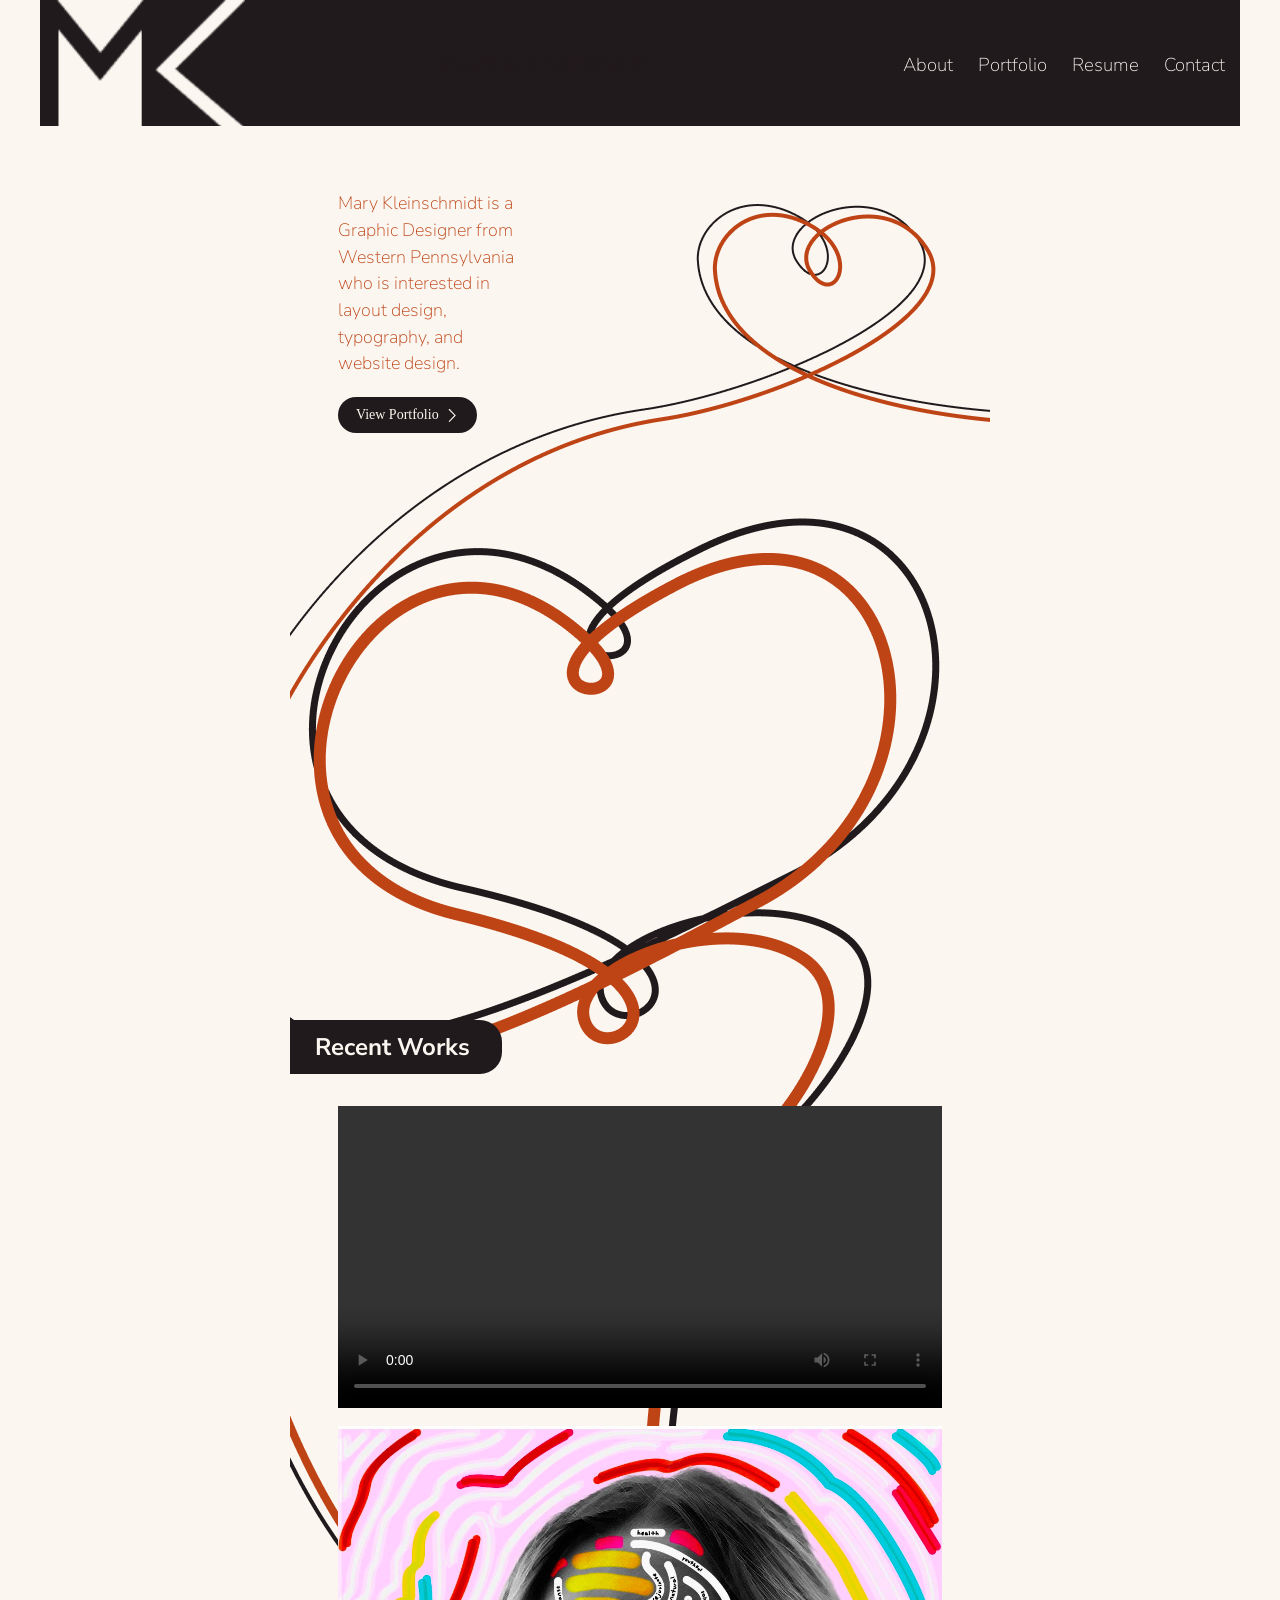
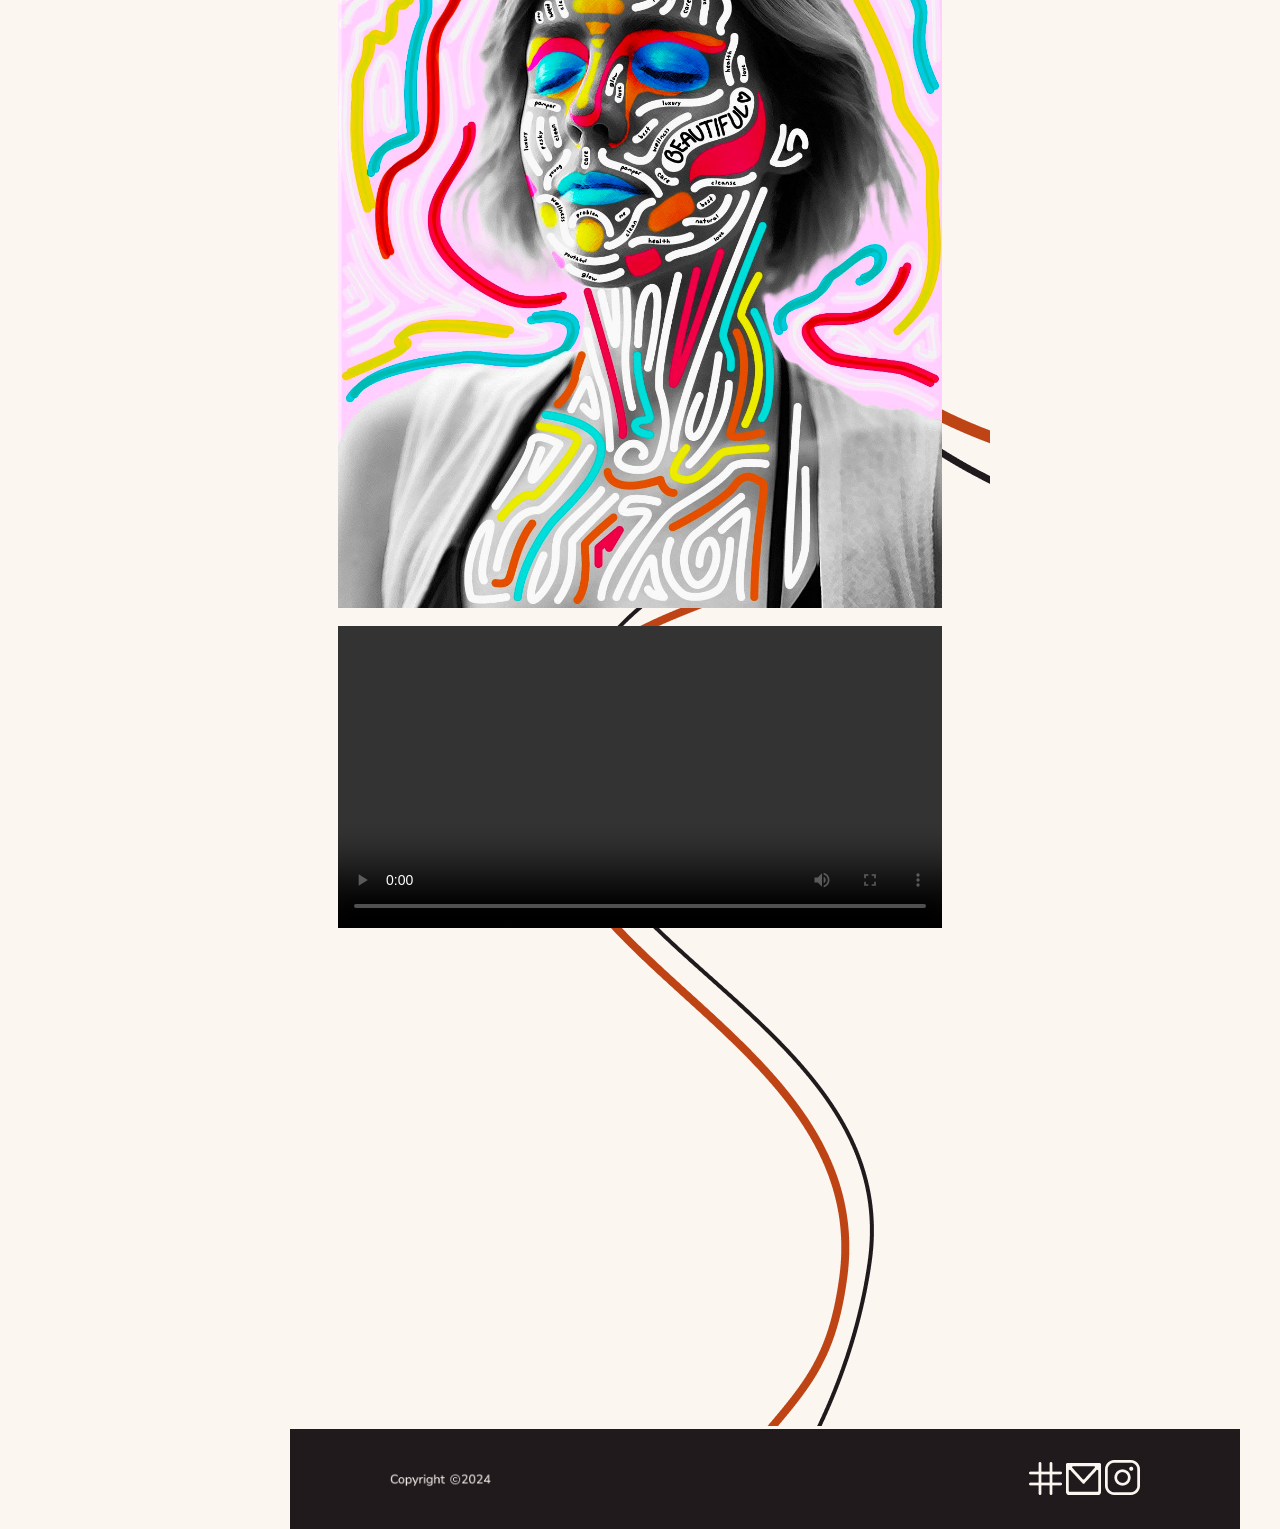
==== index.html @ d85355dd "Add files via upload" ====
<!DOCTYPE html>
<html lang="en">
  <head>
    <meta charset="UTF-8" />
    <meta name="viewport" content="width=device-width, initial-scale=1.0" />
    <title>Mary Kleinschmidt</title>
    <link rel="stylesheet" href="style.css" />

    <link rel="preconnect" href="https://fonts.googleapis.com" />
    <link rel="preconnect" href="https://fonts.gstatic.com" crossorigin />
    <link
      href="https://fonts.googleapis.com/css2?family=Nunito+Sans:ital,opsz,wght@0,6..12,200..1000;1,6..12,200..1000&display=swap"
      rel="stylesheet"
    />
  </head>
  <body>
    <div class="topGrid">
      <!-- HEADER -->

      <header class="mkHeader">
        <div class="mkHA">
          <a href="index.html"
            ><img src="images/MK-logo.png" alt="Back Button"
          /></a>
        </div>
        <div class="mkHB">
          <h1>MARY KLEINSCHMIDT</h1>
        </div>
        <div class="mkHC">
          <a href="menu.html"><img src="icons/plus.png" alt="Menu" /></a>
          <ul>
            <li><a href="about.html" alt="About page">About</a></li>
            <li><a href="portfolio.html" alt="Portfolio page">Portfolio</a></li>
            <li><a href="resume.html" alt="Resume page">Resume</a></li>
            <li><a href="contact.html" alt="Contact page">Contact</a></li>
          </ul>
        </div>
      </header>

      <!-- MAIN -->

      <main class="mkGrid">
        <div class="mkBackground">
          <img src="images/heartString.png" alt="Hearts" />
        </div>
        <div class="mkTop">
          <p id="mkTopContent">
            Mary Kleinschmidt is a Graphic Designer from Western Pennsylvania
            who is interested in layout design, typography, and website design.
          </p>
          <div class="viewPortfolio">
            <a href="portfolio.html">View Portfolio</a>
            <img src="icons/arrow.svg" alt="Arrow right" />
          </div>
        </div>
        <div class="mkNew">
          <h3 class="mkNewTitle">Recent Works</h3>
          <div class="mkContent">
            <video width="100%" height="auto" controls="controls">
              <source
                src="videos/09Rotoscope.mp4"
                type="video/mp4"
                alt="Animation of someone running then sliding down a hallway"
              />
            </video>
            <img
              width="100%"
              height="auto"
              src="images/gd-FinalProject.jpg"
              alt="Woman with her face covered in lines and text"
            />
            <video width="100%" height="auto" controls="controls">
              <source
                src="videos/Clown.mp4"
                type="video/mp4"
                alt="Clown balancing on a ball"
              />
            </video>
          </div>
        </div>

        <!-- FOOTER -->

        <div class="footer">
          <img
            id="copyright"
            width="120px"
            height="auto"
            src="icons/copyright.png"
            alt="Copyright 2024"
          />
          <div class="icons">
            <img src="icons/phoneNumber.png" alt="Phone Number" />
            <img src="icons/email.png" alt="Email" />
            <img src="icons/instagram.png" alt="Instagram" />
          </div>
        </div>
      </main>
    </div>
  </body>
</html>
---- style.css ----
html, body, div, span, applet, object, iframe,
h1, h2, h3, h4, h5, h6, p, blockquote, pre,
a, abbr, acronym, address, big, cite, code,
del, dfn, em, img, ins, kbd, q, s, samp,
small, strike, strong, sub, sup, tt, var,
b, u, i, center, dl, dt, dd, ol, ul, li,
fieldset, form, label, legend, table, caption,
tbody, tfoot, thead, tr, th, td, article, aside,
canvas, details, embed, figure, figcaption, footer,
header, hgroup, menu, nav, output, ruby, section,
summary, time, mark, audio, video {
        margin: 0;
        padding: 0;
        border: 0;
        font-size: 100%;
        font: inherit;
        vertical-align: baseline;
}

/* HTML5 display-role reset for older browsers */
article, aside, details, figcaption, figure,
footer, header, hgroup, menu, nav, section {
        display: block;
}
body {
        line-height: 1;
}
ol, ul {
        list-style: none;
}
blockquote, q {
        quotes: none;
}
blockquote:before, blockquote:after,
q:before, q:after {
        content: '';
        content: none;
}
table {
    border-collapse: collapse;
    border-spacing: 0;
}


/* ----------------------------- basic fixes ----------------------------- */
img{
  overflow: hidden;
}

h1{
  font-size: 16pt;
  font-family: "Nunito Sans", sans-serif;
  font-weight: 100;
}

h3{
  font-size: 18pt;
  font-family: "Nunito Sans", sans-serif;
  font-weight: 100;
}

p{
  font-size: 13.5pt;
  line-height: 20pt;
  font-family: "Nunito Sans", sans-serif;
  font-weight: 100;
}

/* ----------------------------- grid ----------------------------- */

/* --- header --- */

.topGrid{
  display: grid;
  grid-template-rows: 7.9rem 3fr;
  max-width: 700px;

  margin: 0 auto;
}

body{
  background: #FBF6F0;
  max-width: 700px;

  margin: 0 auto;
}

.mkHeader{
  display:grid;
  grid-template-columns:12.81rem 24rem 7rem;
  margin: 0;
  overflow:hidden;

  width:700px;
  min-height:100px;
  max-height:150px;

}

.mkHA a img{
  height:8rem;
}

.mkHB, .mkHC{
  display: flex;
  justify-content: center;
  align-items: center;
  background: #211A1D;
  padding: 18px 15px 18px 15px;
}

.mkHB{
  color: #211A1D;
}

.mkHC ul{
  visibility: hidden;

  display: flex;
  gap:25px
}

.mkHC ul a{
  list-style: none;
  text-decoration: none;

  color: #FBF6F0;
  font-family: "Nunito Sans", sans-serif;
  font-size: 14pt;
  font-weight: 200;
}

.mkHC a img{
  visibility:visible;
}

/* --- body --- */

.mkGrid{
  display: grid;
  grid-template-rows: [bckground-start mkTop-start] 0.4fr [mkTop-end mkNew-start] 1fr [bckground-end mkNew-end mkFooter-start] 100px [mkFooter-end];

  max-width: 100%;
  overflow-x:hidden;
}

.mkBackground{
  grid-area: bckground;

  width:100%;
  max-width: 700px;
  height: auto;
}

.mkTop{
  grid-area: mkTop;
  padding: 4rem 10px 10px 3rem;
  max-width: 700px;
}

#mkTopContent{
  color: #BE4416;
  width: 17ch;
  margin-bottom: 20px;
}

.viewPortfolio{
  display:flex;
  justify-content: center;
  align-items: center;

  background: #211A1D;
  padding: 8px 12px 8px 12px;
  width: 115px;
  border-radius:22px;

  color: #FBF6F0;
}

.viewPortfolio a{
  list-style: none;
  text-decoration: none;

  font-size: 10.5pt;
  padding-right:5px;
  color: #FBF6F0;
}

.viewPortfolio img{
  height:20px;
}

.mkNew{
  grid-area: mkNew;
  max-width: 700px;
}

.mkNewTitle{
  background: #211A1D;
  width:175px;
  border-top-right-radius: 22px;
  border-bottom-right-radius: 22px;

  margin-top:4rem;
  padding: 15px 12px 15px 25px;
  
  color: #FBF6F0;
  font-weight: 700;
}

.mkContent{
  padding: 2rem 3rem 4rem 3rem;
  max-width: 700px;

}
.mkContent video, .mkContent img{
  padding-bottom: 15px;
}

/* --- about --- */

.aboutBackground{
  grid-area: bckground;
  height:auto;

  max-width: 100%;
  overflow-x:hidden;
}

.aboutContent{
  margin: 6rem;
  grid-area: mkTop;

  max-width: 700px;
}

.aboutContent img{
  min-width: 100px;
  max-width:500px;
  height:auto;
}

.writtenContentAbout {
  grid-area:mkNew;
}

.writtenContentAbout h3{
  font-weight: 500;
  font-size: 36pt;
  width: 32ch;

  padding:25px 6rem 10px 7rem;
}

.flexImgTxt img{
  position: relative;
  padding:16rem 2rem 10px 3rem;
}

.flexImgTxt p{
  position: absolute;
  font-size: 18pt;
  line-height: 26pt;
  width: 32ch;
  padding:0 4rem 10px 9rem;
}

/* --- contact --- */
.contactBackground{
  grid-area: bckground;
  height:auto;

  max-width: 100%;
  overflow-x:hidden;
}

.contactContainer {
  grid-area: mkTop;
  display: grid;
  width: 100%;
  max-width: 500px;
}

.contactTitle h2{
  margin-top:120px;
  font-family: "Nunito Sans", sans-serif;
  font-size: 32pt;
  width:40ch;
  color: #211A1D;
}

.contactInputs {
  padding: 15px;
  width: 100%;
  max-width: 500px;
  margin: 15px 0;
  display: grid;
  grid-template-rows: 1fr 1fr 1fr 1fr;
  border-radius: 10px;
}

.contactContainer button{
  margin-top:30px;
  display: flex;
  align-items: center;
  justify-content: center;
  width:140px;

  background:#211A1D;
  color:#FBF6F0;

  padding:5px 15px 5px 15px;
  border-radius: 10px;
}


.contactContainer button img{
  display: flex;
  align-items: center;
  justify-content: center;
  width:15px;
}

.contactMe{
  grid-area:mkNew;
  display:flex;
  align-items: center;

  background: #755E42;
  border-radius: 45px;

  padding:15px 30px 15px 30px;
  margin:20px 55px 15px 55px;
}

.contactInfo{
  padding-left: 50px;
}

.contactInfo h4{
  font-family: "Nunito Sans", sans-serif;
  font-size:24pt;
  color:#FBF6F0;
  padding-bottom: 10px;
}

.contactInfo p{
  font-size: 18pt;
  color:#FBF6F0;
}

/* --- portfolio --- */

.portfolioBackground{
  grid-area: bckground;
  height:auto;

  max-width: 100%;
  overflow-x:hidden;
  
}

.pCard{

  margin: 150px 20px 25px 20px;
  display: flex;
  gap: 20px;
  padding: 16px;

  list-style: none;
  overflow-x:scroll;
  scroll-snap-type: x mandatory;

}

.pImg{
  flex-shrink: 0;
  width: auto;
  height:100vh;

  background-color: #ffffff00;

  scroll-snap-align: center;
}

.pContent{
  display: flex;
  align-items: center;
  justify-content: center;
  height: 100%;

  font-family: sans-serif;
  font-size: 64px;
  font-weight: bold;
}

/* --- resume --- */

.resumeBackground{
  grid-area: bckground;
  height:auto;

  max-width: 100%;
  overflow-x:hidden;
  
}

/* --- menu --- */

.mainMenu{
  overflow: hidden;
}

.mkMenu{
  display: grid;
  grid-template-rows: 3.9rem 1fr;
}

.mkHeaderMenu{
  display:grid;
  grid-template-columns: 6.3rem 1fr 4rem;
  margin: 0;

}

.mkHAM a img{
  height:3.95rem;
  overflow:hidden;
}

.mkHBM, .mkHCM{
  display: flex;
  justify-content: center;
  align-items: center;
  background: #211A1D;
  padding: 18px 15px 18px 15px;
  height:1.75rem;
}
.mkHCM{
  height: 1.75rem;
}

.bodyMenu{
  display: grid;
  grid-template-columns: 133px [menu-start] 1fr [menu-end];
  
  background: #211A1D;
  width:100%;
}

.bodyMenu img{
  overflow: hidden;
  height:100%;
}

.bMenuText{
  padding-top: 60px;
}

.bMenuText a{
  display: flex;
  justify-content: flex-end;

  list-style: none;
  text-decoration: none;

  margin: 0 25px 0 0;

  background: #211A1D;
  color: #FBF6F0;

  font-family: "Nunito Sans", sans-serif;
  font-size: 12pt;
  line-height: 36pt;

  text-align:right;
}

.bMenuText hr{
  justify-content: flex-end;

  margin:5px 25px 30px 25px;

  background: #FBF6F0;
  min-width:6rem;
  max-width:36rem;
  height:2px;
}

/* --- footer --- */

.footer{
  display: flex;

  background: #211A1D;
  grid-area: mkFooter;

  justify-content: space-between;
  align-items: end;
  width:100%;

  max-width: 700px;
}

/* .footer {
  background:#FBF6F0;
} */

#copyright{
  width: 130px;
  height:14px;

  padding:40px;
}

.hoverIcons{
  display: flex;

  justify-content:space-between;

  width:140px;
  height: 35px;
  margin:25px;
}












/* ------------------ MEDIA QUERY ------------------ */
@media (min-width: 700px) {
  body{
    max-width: 1200px;
  }
  .topGrid{
    max-width: 1200px;
  }
  .mkGrid{
    max-width: 1200px;
  }

  .mkHeader{
    display: grid;
    grid-template-columns: 1fr 10fr 1fr;
    width: 100%;
    max-width: 1200px;
    margin:0;
  }
  .mkHCB{
    color:#FBF6F0
  }

  .mkHC a img{
    visibility:hidden;
  }
  .mkHC ul{
    visibility:visible;
  }
  .footer {
    display: flex;
    justify-content: space-between;
    align-items: center;
    background: #211A1D;
    width: 100%;
    max-width: 1200px;

  }

  #copyright {
    margin-left:100px;
    width: 150px;
    height: auto;
    padding: 0;  /* Remove unnecessary padding */
  }

  .icons{
    margin-right:100px;
  }

}
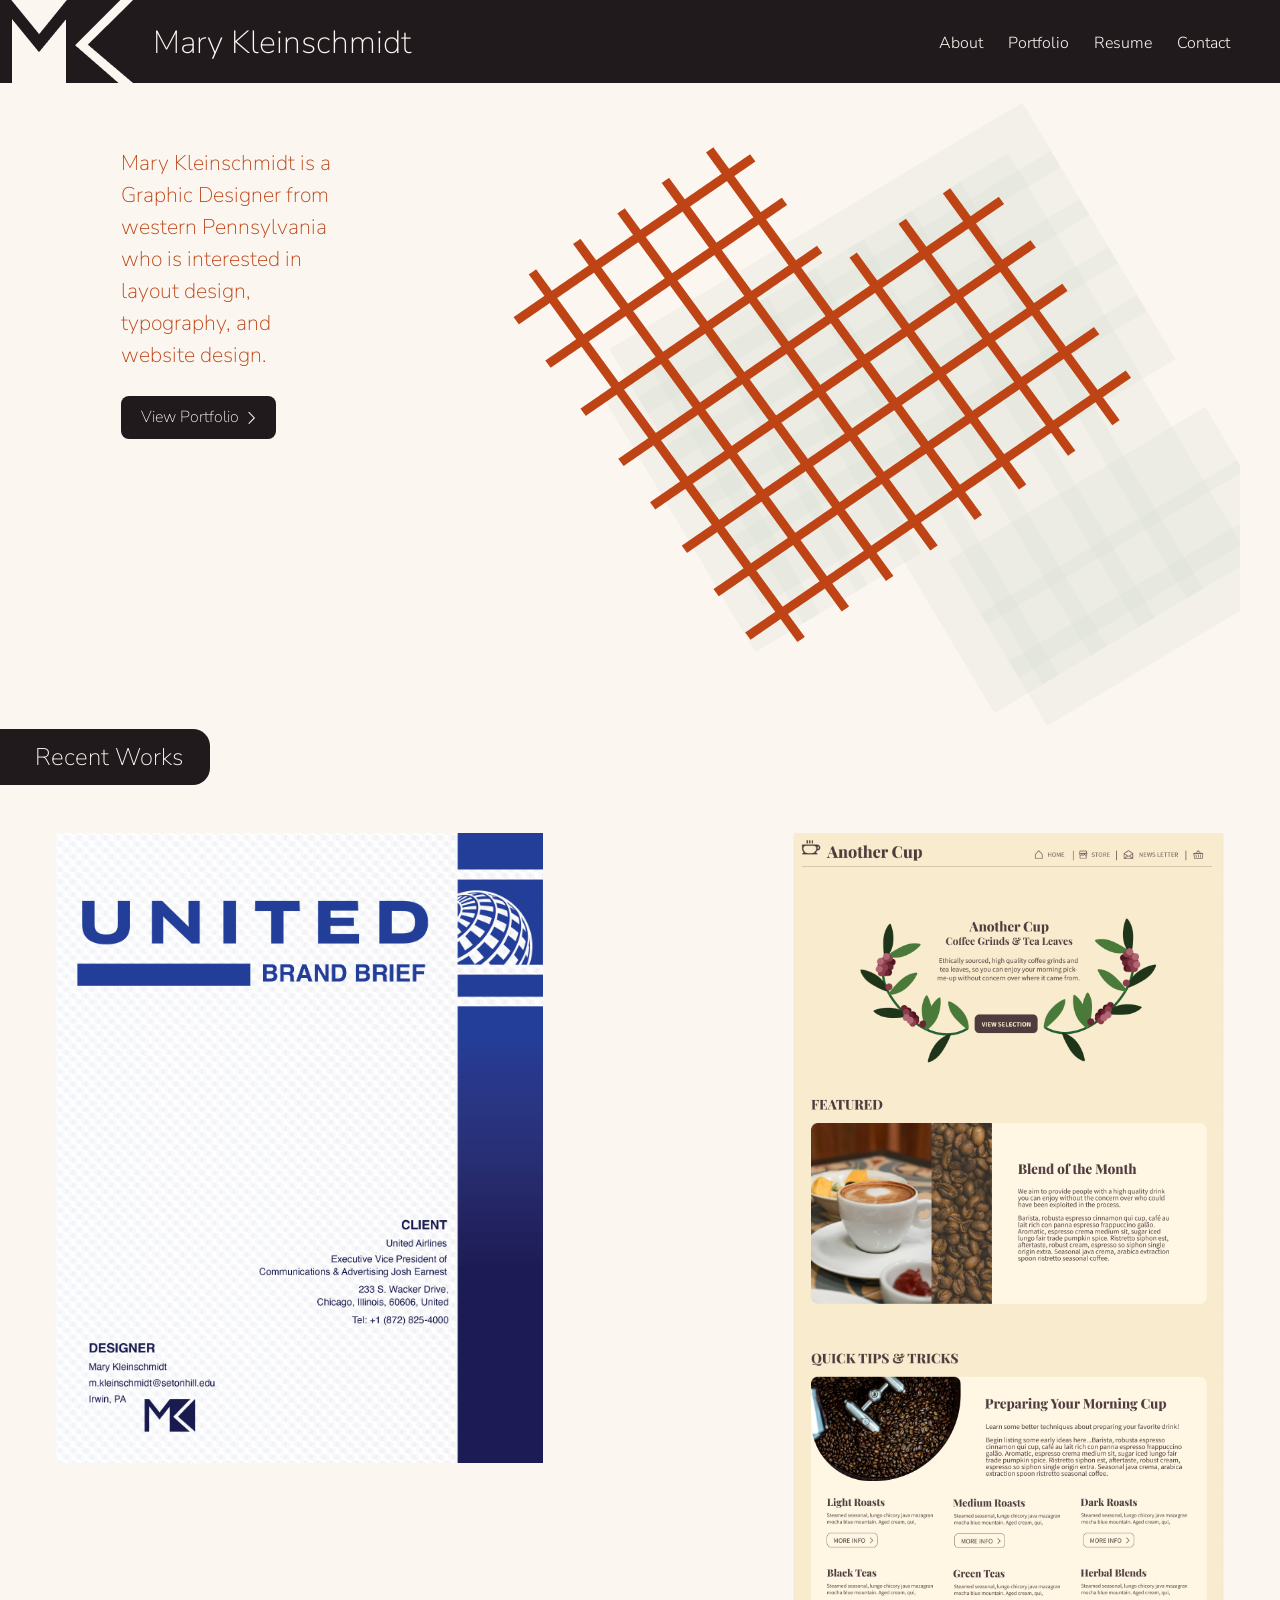
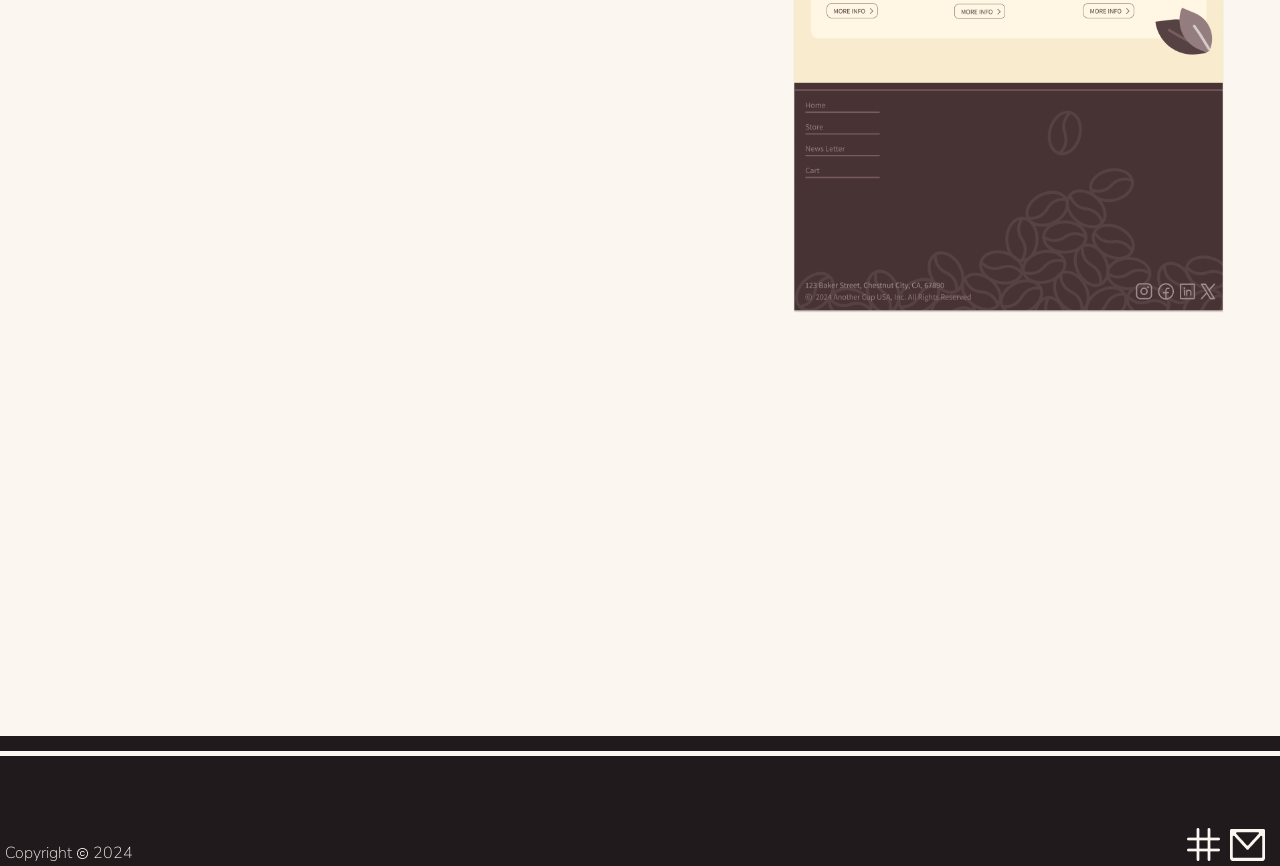
==== commit 2ce0ddc8: "Add files via upload" ====
--- a/index.html
+++ b/index.html
@@ -3,8 +3,8 @@
   <head>
     <meta charset="UTF-8" />
     <meta name="viewport" content="width=device-width, initial-scale=1.0" />
-    <title>Mary Kleinschmidt</title>
-    <link rel="stylesheet" href="style.css" />
+    <title>Mary Kleinschmidt Portfolio Website</title>
+    <link href="style.css" rel="stylesheet" />
 
     <link rel="preconnect" href="https://fonts.googleapis.com" />
     <link rel="preconnect" href="https://fonts.gstatic.com" crossorigin />
@@ -14,88 +14,107 @@
     />
   </head>
   <body>
-    <div class="topGrid">
-      <!-- HEADER -->
-
-      <header class="mkHeader">
-        <div class="mkHA">
-          <a href="index.html"
-            ><img src="images/MK-logo.png" alt="Back Button"
+    <div class="full">
+      <header>
+        <div class="hStart">
+          <a href="index.html" alt="Mary Kleinschmidt page"
+            ><img
+              id="MK-logo"
+              src="MK-logo.png"
+              alt="Mary Kleinschmidt logo"
           /></a>
         </div>
-        <div class="mkHB">
-          <h1>MARY KLEINSCHMIDT</h1>
-        </div>
-        <div class="mkHC">
-          <a href="menu.html"><img src="icons/plus.png" alt="Menu" /></a>
+        <div class="hMid"><h1>Mary Kleinschmidt</h1></div>
+        <div class="hEnd">
+          <a href="menu.html" alt="open menu"
+            ><img src="plus.png" alt="plus icon"
+          /></a>
           <ul>
-            <li><a href="about.html" alt="About page">About</a></li>
-            <li><a href="portfolio.html" alt="Portfolio page">Portfolio</a></li>
-            <li><a href="resume.html" alt="Resume page">Resume</a></li>
-            <li><a href="contact.html" alt="Contact page">Contact</a></li>
+            <li><a href="about.html" alt="about page">About</a></li>
+            <li>
+              <a href="portfolio.html" alt="portfolio page">Portfolio</a>
+            </li>
+            <li><a href="resume.html" alt="resume page">Resume</a></li>
+            <li><a href="contact.html" alt="contact page">Contact</a></li>
           </ul>
         </div>
       </header>
-
-      <!-- MAIN -->
-
-      <main class="mkGrid">
-        <div class="mkBackground">
-          <img src="images/heartString.png" alt="Hearts" />
-        </div>
-        <div class="mkTop">
-          <p id="mkTopContent">
-            Mary Kleinschmidt is a Graphic Designer from Western Pennsylvania
-            who is interested in layout design, typography, and website design.
-          </p>
-          <div class="viewPortfolio">
-            <a href="portfolio.html">View Portfolio</a>
-            <img src="icons/arrow.svg" alt="Arrow right" />
+      <main>
+        <div class="body">
+          <!-- <img
+            class="indexBackground"
+            src="images/bImages/indexBackground.svg"
+            alt="heart strings intertwining"
+          /> -->
+          <div class="indexTop">
+            <div class="iTopLeft">
+              <p>
+                Mary Kleinschmidt is a Graphic Designer from western
+                Pennsylvania who is interested in layout design, typography, and
+                website design.
+              </p>
+              <p class="viewPortfolio">
+                <a href="portfolio.html" alt="portfolio page"
+                  >View Portfolio<img
+                    src="arrow.svg"
+                    alt="arrow icon"
+                /></a>
+              </p>
+            </div>
+            <div class="iTopRight">
+              <img src="hearts.png" alt="grid line hearts" />
+            </div>
           </div>
-        </div>
-        <div class="mkNew">
-          <h3 class="mkNewTitle">Recent Works</h3>
-          <div class="mkContent">
-            <video width="100%" height="auto" controls="controls">
-              <source
-                src="videos/09Rotoscope.mp4"
-                type="video/mp4"
-                alt="Animation of someone running then sliding down a hallway"
-              />
-            </video>
-            <img
-              width="100%"
-              height="auto"
-              src="images/gd-FinalProject.jpg"
-              alt="Woman with her face covered in lines and text"
-            />
-            <video width="100%" height="auto" controls="controls">
-              <source
-                src="videos/Clown.mp4"
-                type="video/mp4"
-                alt="Clown balancing on a ball"
-              />
-            </video>
-          </div>
-        </div>
-
-        <!-- FOOTER -->
-
-        <div class="footer">
-          <img
-            id="copyright"
-            width="120px"
-            height="auto"
-            src="icons/copyright.png"
-            alt="Copyright 2024"
-          />
-          <div class="icons">
-            <img src="icons/phoneNumber.png" alt="Phone Number" />
-            <img src="icons/email.png" alt="Email" />
-            <img src="icons/instagram.png" alt="Instagram" />
+          <h3 class="recentTitle">Recent Works</h3>
+          <div class="recentImages">
+            <!-- <img
+              src="images/pImages/gd-FinalProject.jpg"
+              alt="woman covered in lines and text"
+            /> -->
+              <div class="lList"> 
+                  <a
+                    href="https://drive.google.com/file/d/15TMMegnOoU_eeWfuWaiIinmlBoMw5R8M/view?usp=sharing"
+                    target="_blank"
+                    ><img
+                      class="pContent"
+                      src="02brandingAssignment.jpg"
+                      alt="Branding Brief for United Airlines"
+                  /></a>
+          
+              </div>
+              <div class="rList">
+          
+                  <a
+                    href="https://mkleinschmidt8993.github.io/BusinessWebsite/"
+                  >
+                    <img
+                      class="wpContent"
+                      src="CURRENT-mainpage.png"
+                      alt="Coffee & Tea Business Website Mockup"
+                    />
+                  </a>
+      
+              </div>
+            </ul>
           </div>
         </div>
       </main>
+      <footer>
+        <div class="fLine"><p>hidden message</p></div>
+        <div class="fLeft">
+          <div class="fLeftContent">
+            <p>Copyright</p>
+            <img src="copyright.png" alt="copyright" />
+            <p>2024</p>
+          </div>
+        </div>
+        <div class="fRight">
+          <img src="phoneNumber.png" alt="phone number" />
+          <img src="email.png" alt="email" />
+          <!-- <img src="images/icons/instagram.png" alt="instagram" /> -->
+        </div>
+      </footer>
     </div>
+    <script src="script.js"></script>
   </body>
 </html>
--- a/style.css
+++ b/style.css
@@ -21,7 +21,7 @@
 article, aside, details, figcaption, figure,
 footer, header, hgroup, menu, nav, section {
         display: block;
-}
+        }
 body {
         line-height: 1;
 }
@@ -41,547 +41,646 @@
     border-spacing: 0;
 }
 
-
 /* ----------------------------- basic fixes ----------------------------- */
+
+body{
+    background: #FBF6F0;
+}
+
 img{
   overflow: hidden;
 }
 
-h1{
-  font-size: 16pt;
+h1, h2, h3, h4, h5, h6{
   font-family: "Nunito Sans", sans-serif;
   font-weight: 100;
 }
 
-h3{
-  font-size: 18pt;
-  font-family: "Nunito Sans", sans-serif;
-  font-weight: 100;
+h1{
+    font-size: 24pt;
+    color:#FBF6F0
 }
 
 p{
-  font-size: 13.5pt;
-  line-height: 20pt;
-  font-family: "Nunito Sans", sans-serif;
-  font-weight: 100;
-}
-
-/* ----------------------------- grid ----------------------------- */
+    font-family: "Nunito Sans", sans-serif;
+    font-weight: 500;
+}
+
+ul a{
+    text-decoration: none;
+    list-style: none;
+
+    font-family: "Nunito Sans", sans-serif;
+    font-size: 12pt;
+    color:#FBF6F0;
+    font-weight: 300;
+}
+
+/* --- animate --- */
+
+/* .circle{
+    position: absolute;
+    bottom:0;
+    width:20px;
+    aspect-ratio: 1/1;
+    background: #211A1D;
+    box-shadow:
+    0 0 10px #211A1D,
+    0 0 20px #211A1D,
+    0 0 30px #211A1D,
+    0 0 50px #211A1D;
+    border-radius: 50%;
+
+    animation:animate 5s linear forwards;
+}
+
+.circle::before{
+    content:'';
+    position: absolute;
+    top:100%;
+    left: 25%;
+    width:50%;
+    height:100vh;
+    opacity: 0.5s;
+    background:linear-gradient(#211A1D, transparent)
+}
+
+@keyframes animate{
+    0%{
+        transform: translateY(0);
+        opacity: 0.1;
+    }
+    50%{
+        opacity: 0.1;
+    }
+    100%{
+        transform: translateY(-100vh);
+        opacity: 0;
+    }
+} */
+
+/* --- full --- */
+
+.full{
+    display: grid;
+    grid-template-rows: 83px [body-start] 1fr [body-end] 130px;
+}
 
 /* --- header --- */
 
-.topGrid{
-  display: grid;
-  grid-template-rows: 7.9rem 3fr;
-  max-width: 700px;
-
-  margin: 0 auto;
-}
-
-body{
-  background: #FBF6F0;
-  max-width: 700px;
-
-  margin: 0 auto;
-}
-
-.mkHeader{
-  display:grid;
-  grid-template-columns:12.81rem 24rem 7rem;
-  margin: 0;
-  overflow:hidden;
-
-  width:700px;
-  min-height:100px;
-  max-height:150px;
-
-}
-
-.mkHA a img{
-  height:8rem;
-}
-
-.mkHB, .mkHC{
-  display: flex;
-  justify-content: center;
-  align-items: center;
-  background: #211A1D;
-  padding: 18px 15px 18px 15px;
-}
-
-.mkHB{
-  color: #211A1D;
-}
-
-.mkHC ul{
-  visibility: hidden;
-
-  display: flex;
-  gap:25px
-}
-
-.mkHC ul a{
-  list-style: none;
-  text-decoration: none;
-
-  color: #FBF6F0;
-  font-family: "Nunito Sans", sans-serif;
-  font-size: 14pt;
-  font-weight: 200;
-}
-
-.mkHC a img{
-  visibility:visible;
-}
-
-/* --- body --- */
-
-.mkGrid{
-  display: grid;
-  grid-template-rows: [bckground-start mkTop-start] 0.4fr [mkTop-end mkNew-start] 1fr [bckground-end mkNew-end mkFooter-start] 100px [mkFooter-end];
-
-  max-width: 100%;
-  overflow-x:hidden;
-}
-
-.mkBackground{
-  grid-area: bckground;
-
-  width:100%;
-  max-width: 700px;
-  height: auto;
-}
-
-.mkTop{
-  grid-area: mkTop;
-  padding: 4rem 10px 10px 3rem;
-  max-width: 700px;
-}
-
-#mkTopContent{
-  color: #BE4416;
-  width: 17ch;
-  margin-bottom: 20px;
+header{
+    display:grid;
+    grid-template-columns: 133px 1fr 1fr;    
+
+    overflow: hidden;
+}
+
+.hMid, .hEnd{
+    display:flex;
+    align-items: center;
+
+    background: #211A1D;
+
+    padding-left:20px;
+}
+
+.hMid h1{
+    visibility: hidden; 
+}
+
+.hEnd{
+    display: flex;
+    align-items: center;
+    justify-content: flex-end;
+}
+
+
+.hEnd img{
+    padding:15px 40px 15px 25px;
+}
+
+.hEnd ul{
+    display: none;
+}
+
+/* --- index --- */
+
+main{
+    display:grid;
+}
+
+.indexBackground{
+    grid-area: 'body';
+    /* background-image: url(images/bImages/indexBackground.png); */
+    /* background-position: center center; */
+    background-size: 100% auto;
+    max-width: fit-content;
+
+    margin: 0px 5px 0px 25px;
+    /* overflow: hidden; */
+}
+
+.body{
+    overflow: hidden;
+}
+
+.body p:first-of-type{
+    margin: 4rem 2rem 25px 3rem;
+
+    color: #BE4416;
+    font-size: 16pt;
+    font-weight: 100;
+
+    width: 17ch;
+    line-height: 24pt;
+}
+
+.indexTop{
+    display: flex;
+    justify-content: center;
+}
+
+.iTopLeft{
+    justify-content: center;
+    margin-left:2rem;
+    padding-right: 100px;
 }
 
 .viewPortfolio{
-  display:flex;
-  justify-content: center;
-  align-items: center;
-
-  background: #211A1D;
-  padding: 8px 12px 8px 12px;
-  width: 115px;
-  border-radius:22px;
-
-  color: #FBF6F0;
+    display: flex;
+    justify-content: center;
+
+    background:#211A1D;
+
+    margin: 0px 2rem 4rem 3rem;
+    padding: 12px 17px 12px 20px;
+    width:118px;
+    border-radius: 8px;
+}
+
+.viewPortfolio:hover{
+    background:#BE4416;
 }
 
 .viewPortfolio a{
-  list-style: none;
-  text-decoration: none;
-
-  font-size: 10.5pt;
-  padding-right:5px;
-  color: #FBF6F0;
-}
-
-.viewPortfolio img{
-  height:20px;
-}
-
-.mkNew{
-  grid-area: mkNew;
-  max-width: 700px;
-}
-
-.mkNewTitle{
-  background: #211A1D;
-  width:175px;
-  border-top-right-radius: 22px;
-  border-bottom-right-radius: 22px;
-
-  margin-top:4rem;
-  padding: 15px 12px 15px 25px;
-  
-  color: #FBF6F0;
-  font-weight: 700;
-}
-
-.mkContent{
-  padding: 2rem 3rem 4rem 3rem;
-  max-width: 700px;
-
-}
-.mkContent video, .mkContent img{
-  padding-bottom: 15px;
+    display: flex;
+    align-items: center;
+
+    text-decoration: none;
+    list-style: none;
+
+    font-weight: 500;
+    color:#FBF6F0;
+    font-weight: 100;
+}
+
+.viewPortfolio a img{
+    padding-left:5px;
+    height: 14pt;
+}
+
+.recentTitle{
+    background:#211A1D;
+
+    color:#FBF6F0;
+    font-size: 18pt;
+    font-weight: 100;
+
+    padding: 16px 25px 16px 35px;
+    width:150px;
+    border-radius: 0px 17px 17px 0px;
+}
+
+.recentImages{
+    margin: 3rem 3rem 3rem 3rem;
+    /* min-width: 250px; */
+    max-width: 100%;
+    height:auto;
+
+    overflow: hidden;
+    
+    display: flex;
+    justify-content: center;
+}
+
+.lList{
+    padding:0 100px 15px 100px;
+    height:160vh;
+}
+
+.rList{
+    padding:0 100px 0 100px;
+    height:120vh;
 }
 
 /* --- about --- */
 
-.aboutBackground{
-  grid-area: bckground;
-  height:auto;
-
-  max-width: 100%;
-  overflow-x:hidden;
-}
-
-.aboutContent{
-  margin: 6rem;
-  grid-area: mkTop;
-
-  max-width: 700px;
-}
-
-.aboutContent img{
-  min-width: 100px;
-  max-width:500px;
-  height:auto;
-}
-
-.writtenContentAbout {
-  grid-area:mkNew;
-}
-
-.writtenContentAbout h3{
-  font-weight: 500;
-  font-size: 36pt;
-  width: 32ch;
-
-  padding:25px 6rem 10px 7rem;
-}
-
-.flexImgTxt img{
-  position: relative;
-  padding:16rem 2rem 10px 3rem;
-}
-
-.flexImgTxt p{
-  position: absolute;
-  font-size: 18pt;
-  line-height: 26pt;
-  width: 32ch;
-  padding:0 4rem 10px 9rem;
+.aboutBody{
+    display: grid;
+    grid-template-columns: 0.8fr 1fr;
+}
+
+.aboutImg img{
+    max-width:500px;
+    margin: 4rem 2rem 4rem 3rem;
+}
+
+.biography{
+    display: flex;
+    align-items: flex-end;
+    justify-content: center;
+    margin:1rem 1rem 4rem 0;
+}
+
+.biography h2{
+    font-size: 28pt;
+    font-weight: 400;
+    line-height: 60pt;
+
+    margin: 4rem 2rem 0 3rem;
+}
+
+.biography p{
+    font-size: 14pt;
+    font-weight: 100;
+    line-height: 24pt;
+    max-width: 40ch;
+    
+    margin: 0 4rem 0 3rem;
+    padding-left: 25px;
+}
+
+.background img{
+    position:relative;
+    margin: 0 0 0 5rem;
+    padding: none;
+}
+
+.agroup img{
+    max-width: 80px;
+}
+
+/* --- portfolio --- */
+
+.h2Title:first-of-type{
+    margin: 60px 0 20px 0px;
+}
+
+.h2Title{
+    margin: 0 0 20px 0px;
+    text-align: center;
+    font-size: 24pt;
+    text-decoration: underline;
+    font-weight:300;
+}
+
+.carousel{
+    margin: 0 3rem 0 3rem;
+}
+
+.carousel-arrow {
+    position: absolute;
+    display: flex;
+    justify-content: center;
+    top: 200px;
+    bottom: 64px;
+    margin-block: auto;
+    height: fit-content;
+    width: 48px;
+    background: none;
+    border: none;
+    font-size: 4rem;
+    padding: 0;
+    cursor: pointer;
+    opacity: 0.5;
+    transition: opacity 100ms;
+    
+  }
+  
+  .carousel-arrow:hover,
+  .carousel-arrow:focus {
+    opacity: 1;
+    background: none;
+    
+  }
+  
+  .carousel-arrow--prev {
+    left: 2rem;
+  }
+  
+  .carousel-arrow--next {
+    right: 2rem;
+  }
+
+  .carousel-arrow2 {
+    position: absolute;
+    display: flex;
+    justify-content: center;
+    top: 1400px;
+    bottom: 64px;
+    margin-block: auto;
+    height: fit-content;
+    width: 48px;
+    background: none;
+    border: none;
+    font-size: 4rem;
+    padding: 0;
+    cursor: pointer;
+    opacity: 0.5;
+    transition: opacity 100ms;
+    
+  }
+  
+  .carousel-arrow2:hover,
+  .carousel-arrow2:focus {
+    opacity: 1;
+    background: none;
+    
+  }
+  
+  .carousel-arrow2--prev {
+    left: 2rem;
+  }
+  
+  .carousel-arrow2--next {
+    right: 2rem;
+  }
+
+  .carousel-arrow3 {
+    position: absolute;
+    display: flex;
+    justify-content: center;
+    top: 2250px;
+    bottom: 64px;
+    margin-block: auto;
+    height: fit-content;
+    width: 48px;
+    background: none;
+    border: none;
+    font-size: 4rem;
+    padding: 0;
+    cursor: pointer;
+    opacity: 0.5;
+    transition: opacity 100ms;
+    
+  }
+  
+  .carousel-arrow3:hover,
+  .carousel-arrow3:focus {
+    opacity: 1;
+    background: none;
+    
+  }
+  
+  .carousel-arrow3--prev {
+    left: 2rem;
+  }
+  
+  .carousel-arrow3--next {
+    right: 2rem;
+  }
+  
+  .carousel-container {
+    width: 100%;
+    padding-block: 16px 82px;
+    margin: 0 48px 0 48px;
+    overflow-x: auto;
+    display: flex;
+    width: 93%;
+    gap: 8px;
+    align-items: center;
+    scroll-snap-type: x mandatory;
+    flex-flow: row nowrap;
+    scroll-behavior: smooth;
+  }
+  
+  .carousel-slide {
+    flex: 1 0 30%;
+    aspect-ratio: 1.8;
+    flex-flow: column nowrap;
+    display: flex;
+    justify-content: center;
+    align-items: center;
+    background-color: none;
+    scroll-snap-align: center;
+    
+  }
+
+  .pContent{
+    display: flex;
+    align-items: center;
+    justify-content: center;
+    height: 70vh;
+    padding:0 25px 0 25px;
+  
+    font-family: sans-serif;
+    font-size: 64px;
+    font-weight: bold;
+  }
+
+  .wpContent{
+    display: flex;
+    align-items: center;
+    justify-content: center;
+    height: 120vh;
+    padding:0 25px 0 25px;
+  
+    font-family: sans-serif;
+    font-size: 64px;
+    font-weight: bold;
+  }
+
+  .vpContent{
+    display: flex;
+    align-items: center;
+    justify-content: center;
+    height: 38vh;
+    padding:0 25px 0 25px;
+  
+    font-family: sans-serif;
+    font-size: 64px;
+    font-weight: bold;
+  }
+  
+
+/* .pImg img{
+    max-width: 400px;
+} */
+
+/* --- resume --- */
+
+.aResume{
+    display:flex;
+    justify-content: center;
+}
+
+.resume{
+    margin: 40px 40px 40px 40px;
+    height:120vh;
+    border: #211A1D 0.5px solid;
 }
 
 /* --- contact --- */
-.contactBackground{
-  grid-area: bckground;
-  height:auto;
-
-  max-width: 100%;
-  overflow-x:hidden;
-}
-
-.contactContainer {
-  grid-area: mkTop;
-  display: grid;
-  width: 100%;
-  max-width: 500px;
-}
-
-.contactTitle h2{
-  margin-top:120px;
-  font-family: "Nunito Sans", sans-serif;
-  font-size: 32pt;
-  width:40ch;
-  color: #211A1D;
-}
-
-.contactInputs {
-  padding: 15px;
-  width: 100%;
-  max-width: 500px;
-  margin: 15px 0;
-  display: grid;
-  grid-template-rows: 1fr 1fr 1fr 1fr;
-  border-radius: 10px;
-}
-
-.contactContainer button{
-  margin-top:30px;
-  display: flex;
-  align-items: center;
-  justify-content: center;
-  width:140px;
-
-  background:#211A1D;
-  color:#FBF6F0;
-
-  padding:5px 15px 5px 15px;
-  border-radius: 10px;
-}
-
-
-.contactContainer button img{
-  display: flex;
-  align-items: center;
-  justify-content: center;
-  width:15px;
-}
 
 .contactMe{
-  grid-area:mkNew;
-  display:flex;
-  align-items: center;
-
-  background: #755E42;
-  border-radius: 45px;
-
-  padding:15px 30px 15px 30px;
-  margin:20px 55px 15px 55px;
-}
-
-.contactInfo{
-  padding-left: 50px;
-}
-
-.contactInfo h4{
-  font-family: "Nunito Sans", sans-serif;
-  font-size:24pt;
-  color:#FBF6F0;
-  padding-bottom: 10px;
-}
-
-.contactInfo p{
-  font-size: 18pt;
-  color:#FBF6F0;
-}
-
-/* --- portfolio --- */
-
-.portfolioBackground{
-  grid-area: bckground;
-  height:auto;
-
-  max-width: 100%;
-  overflow-x:hidden;
-  
-}
-
-.pCard{
-
-  margin: 150px 20px 25px 20px;
-  display: flex;
-  gap: 20px;
-  padding: 16px;
-
-  list-style: none;
-  overflow-x:scroll;
-  scroll-snap-type: x mandatory;
-
-}
-
-.pImg{
-  flex-shrink: 0;
-  width: auto;
-  height:100vh;
-
-  background-color: #ffffff00;
-
-  scroll-snap-align: center;
-}
-
-.pContent{
-  display: flex;
-  align-items: center;
-  justify-content: center;
-  height: 100%;
-
-  font-family: sans-serif;
-  font-size: 64px;
-  font-weight: bold;
-}
-
-/* --- resume --- */
-
-.resumeBackground{
-  grid-area: bckground;
-  height:auto;
-
-  max-width: 100%;
-  overflow-x:hidden;
-  
-}
-
-/* --- menu --- */
-
-.mainMenu{
-  overflow: hidden;
-}
-
-.mkMenu{
-  display: grid;
-  grid-template-rows: 3.9rem 1fr;
-}
-
-.mkHeaderMenu{
-  display:grid;
-  grid-template-columns: 6.3rem 1fr 4rem;
-  margin: 0;
-
-}
-
-.mkHAM a img{
-  height:3.95rem;
-  overflow:hidden;
-}
-
-.mkHBM, .mkHCM{
-  display: flex;
-  justify-content: center;
-  align-items: center;
-  background: #211A1D;
-  padding: 18px 15px 18px 15px;
-  height:1.75rem;
-}
-.mkHCM{
-  height: 1.75rem;
-}
-
-.bodyMenu{
-  display: grid;
-  grid-template-columns: 133px [menu-start] 1fr [menu-end];
-  
-  background: #211A1D;
-  width:100%;
-}
-
-.bodyMenu img{
-  overflow: hidden;
-  height:100%;
-}
-
-.bMenuText{
-  padding-top: 60px;
-}
-
-.bMenuText a{
-  display: flex;
-  justify-content: flex-end;
-
-  list-style: none;
-  text-decoration: none;
-
-  margin: 0 25px 0 0;
-
-  background: #211A1D;
-  color: #FBF6F0;
-
-  font-family: "Nunito Sans", sans-serif;
-  font-size: 12pt;
-  line-height: 36pt;
-
-  text-align:right;
-}
-
-.bMenuText hr{
-  justify-content: flex-end;
-
-  margin:5px 25px 30px 25px;
-
-  background: #FBF6F0;
-  min-width:6rem;
-  max-width:36rem;
-  height:2px;
-}
+    display: grid;
+    grid-template-columns: 5fr 1fr;
+    margin:60px 40px 40px 40px;
+}
+
+.contactLeft{
+    padding:0 40px 0 0;
+}
+
+.contactRight{
+    padding:40px 0 0 0;
+}
+
+.topName{
+    display: grid;
+    grid-template-columns: repeat(auto-fit, minmax(100px, 1fr));
+}
+
+.topLeft .topRight{
+    display: block;
+    width:1fr;
+}
+
+.topLeft{
+    padding-right:15px;
+}
+
+label{
+    font-family: "Nunito Sans", sans-serif;
+    color:#211A1D;
+}
+
+input[type=text], select, textarea {
+    font-family: "Nunito Sans", sans-serif;
+    width: 100%; /* Full width */
+    padding: 12px; /* Some padding */ 
+    border: 0.5px solid #211A1D; /* Gray border */
+    color:#fffbfa;
+    border-radius: 4px; /* Rounded borders */
+    box-sizing: border-box; /* Make sure that padding and width stays in place */
+    margin-top: 6px; /* Add a top margin */
+    margin-bottom: 16px; /* Bottom margin */
+    resize: vertical /* Allow the user to vertically resize the textarea (not horizontally) */
+  }
+  
+  input[type=submit] {
+    margin-top:10px;
+    font-family: "Nunito Sans", sans-serif;
+    font-size: 12pt;
+    background-color: #211A1D;
+    color: #FBF6F0;
+    padding: 12px 20px;
+    border: none;
+    border-radius: 8px;
+    cursor: pointer;
+  }
+  
+  input[type=submit]:hover {
+    background-color: #BE4416;
+  }
+  
+  /* Add a background color and some padding around the form */
+  .container {
+    border-radius: 5px;
+    background-color: none;
+    padding: 20px;
+  }
 
 /* --- footer --- */
 
-.footer{
-  display: flex;
-
-  background: #211A1D;
-  grid-area: mkFooter;
-
-  justify-content: space-between;
-  align-items: end;
-  width:100%;
-
-  max-width: 700px;
-}
-
-/* .footer {
-  background:#FBF6F0;
-} */
-
-#copyright{
-  width: 130px;
-  height:14px;
-
-  padding:40px;
-}
-
-.hoverIcons{
-  display: flex;
-
-  justify-content:space-between;
-
-  width:140px;
-  height: 35px;
-  margin:25px;
-}
-
-
-
-
-
-
-
-
-
-
-
-
-/* ------------------ MEDIA QUERY ------------------ */
-@media (min-width: 700px) {
-  body{
-    max-width: 1200px;
-  }
-  .topGrid{
-    max-width: 1200px;
-  }
-  .mkGrid{
-    max-width: 1200px;
-  }
-
-  .mkHeader{
+footer{
     display: grid;
-    grid-template-columns: 1fr 10fr 1fr;
+
+    grid-template-rows: 15px [fLine-start] 5px [fLine-end fl-start fr-start] 1fr [fl-end fr-end];
+    grid-template-columns: [fLine-start fl-start] 1fr [fl-end fr-start] 1fr [fLine-end fr-end];
+
+    background: #211A1D;
+}
+
+.fLine{
+    grid-area: fLine;
+    background: #FBF6F0;
+
+    font-size:0.5pt;
+}
+
+.fLeft, .fRight{
+    display: flex;
+    align-items: flex-end;
+
+    /* margin: 25px 50px 15px 50px; */
+}
+
+.fLeftContent{
+    display: flex;
+    align-items: center;
+}
+
+.fLeft{
+    grid-area: fl;
+}
+
+.fRight{
+    grid-area: fr;
+    padding: 0 10px 0 0;
+    justify-content: flex-end;
+}
+
+.fRight img{
+    padding:5px;
+}
+
+footer p{
+    color: #FBF6F0;
+    padding:5px;
+    font-weight:100;
+}
+
+/* minimum pixel width=300, max= 2000, mid=1024
+change at 1024*/
+
+@media screen and (width >= 1024px){
+    .hMid h1{
+        visibility: visible; 
+    }
+
+   .hEnd img {
+      display: none;
+   }
+
+   .hEnd ul{
+    display: flex;
+
+    padding:25px 50px 25px 25px;
+    gap:25px;
+   }
+
+   .hEnd ul a {
+    display: inline-block;
+    position: relative;
+  }
+  
+  .hEnd ul a:after {
+    content: '';
+    position: absolute;
     width: 100%;
-    max-width: 1200px;
-    margin:0;
-  }
-  .mkHCB{
-    color:#FBF6F0
-  }
-
-  .mkHC a img{
-    visibility:hidden;
-  }
-  .mkHC ul{
-    visibility:visible;
-  }
-  .footer {
-    display: flex;
-    justify-content: space-between;
-    align-items: center;
-    background: #211A1D;
-    width: 100%;
-    max-width: 1200px;
-
-  }
-
-  #copyright {
-    margin-left:100px;
-    width: 150px;
-    height: auto;
-    padding: 0;  /* Remove unnecessary padding */
-  }
-
-  .icons{
-    margin-right:100px;
-  }
-
-}
+    transform: scaleX(0);
+    height: 1px; /* Height of the underline */
+    bottom: -1px; /* Align to bottom */
+    left: 0;
+    background-color: #FBF6F0;
+    transform-origin: bottom right;
+    transition: transform 0.50s ease-out;
+  }
+  
+  .hEnd ul a:hover:after {
+    transform: scaleX(1);
+    transform-origin: bottom left; /* Set transform origin */
+  }
+
+}
